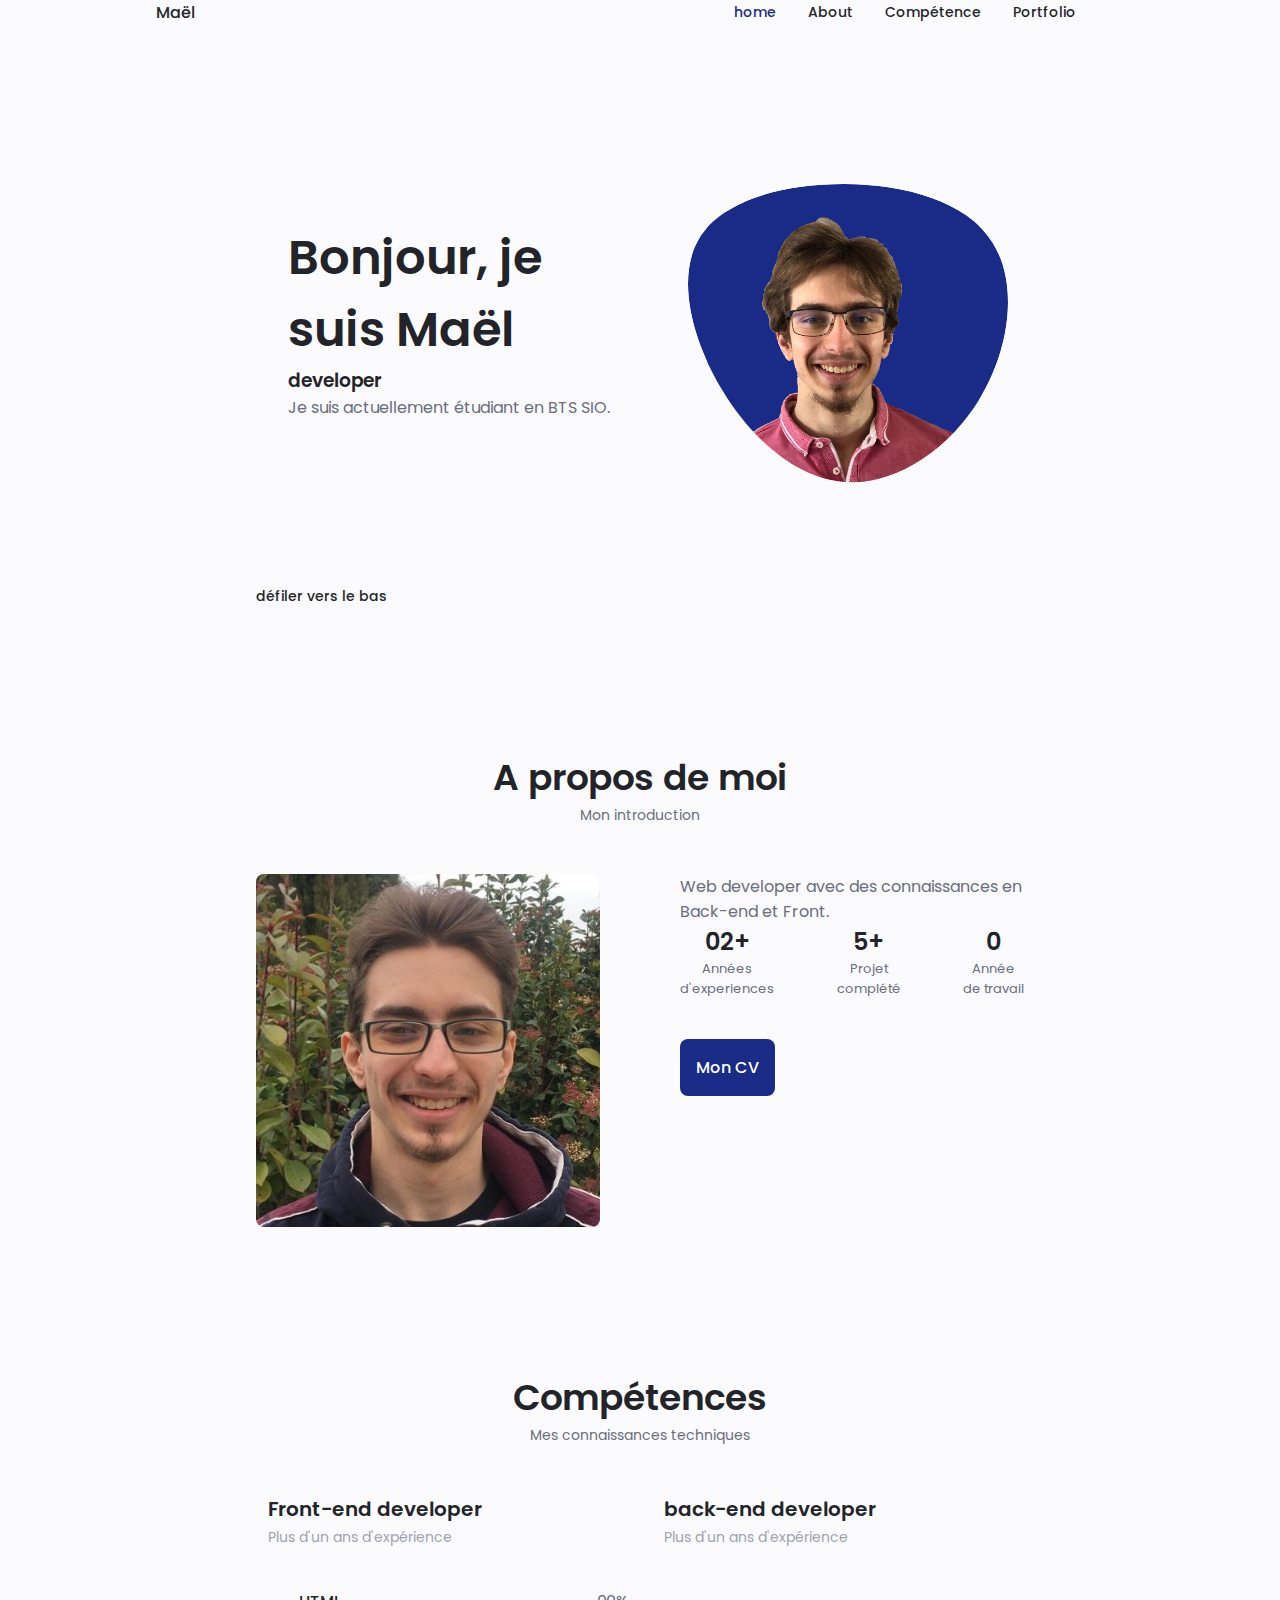
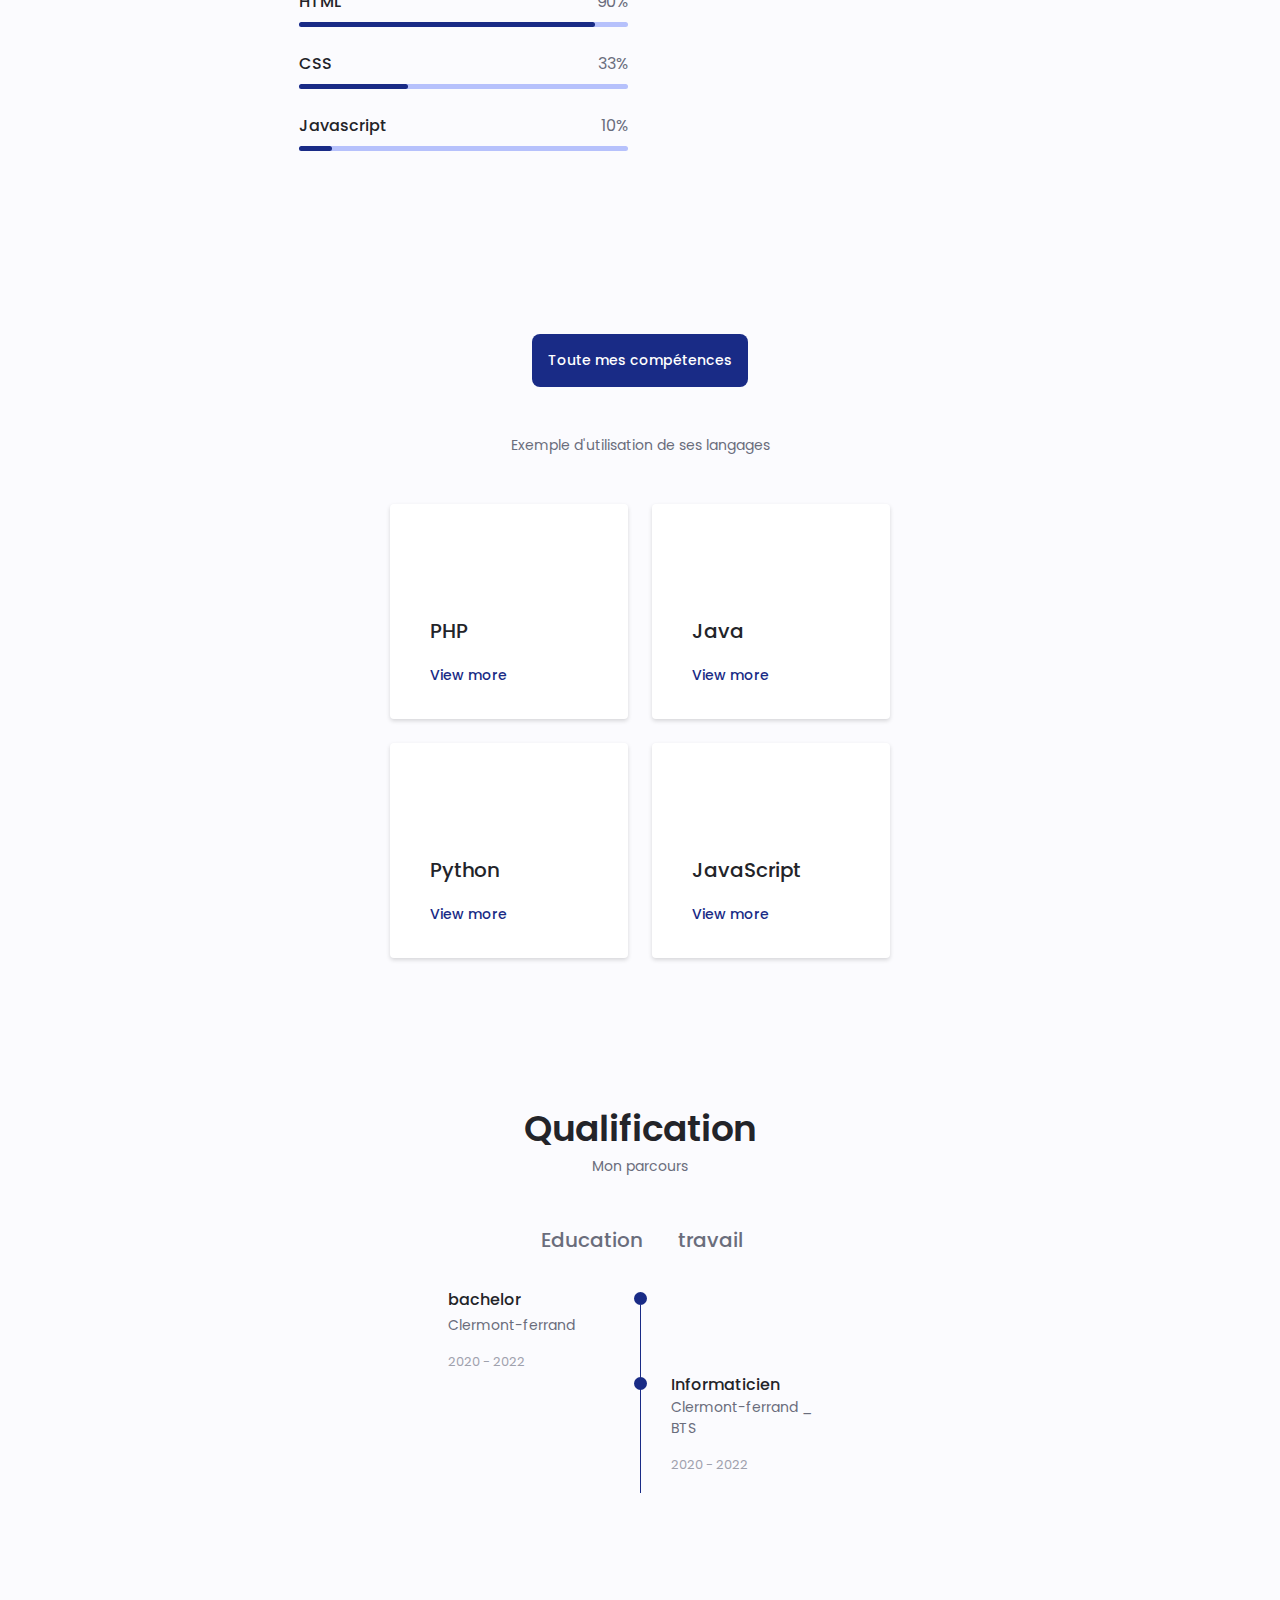
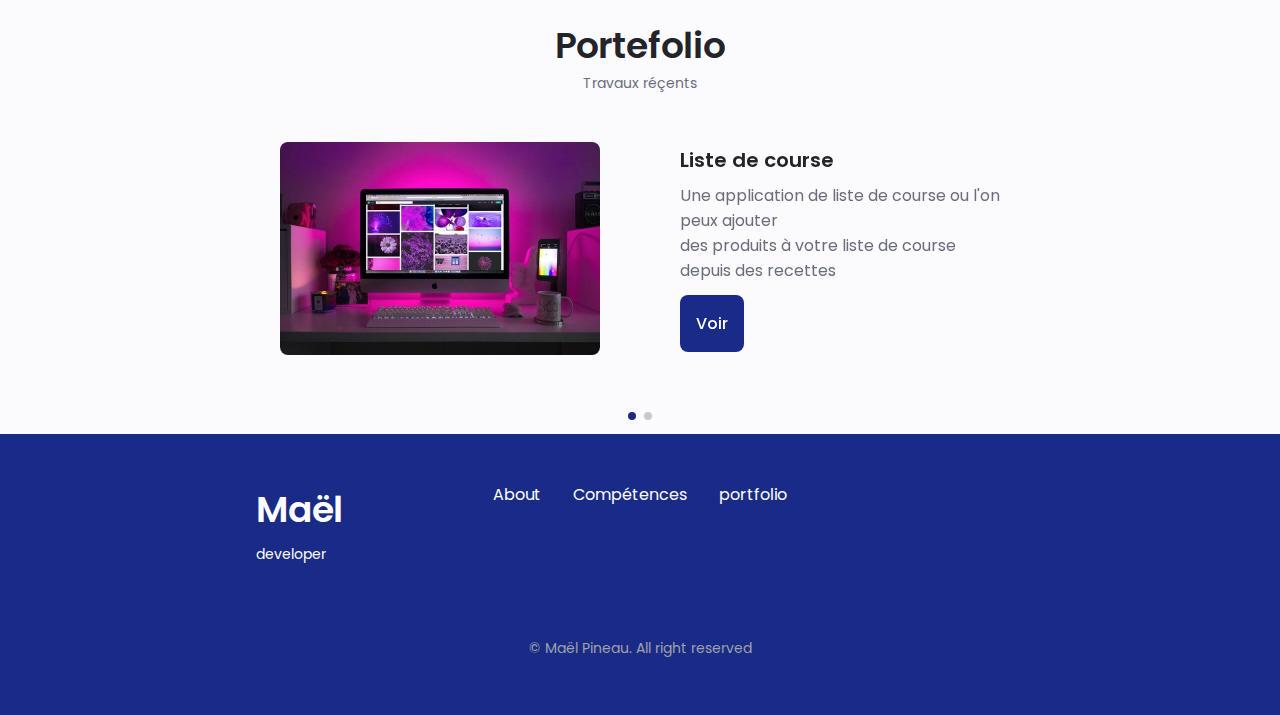
==== index.html @ 0179b381 "portefolio" ====
<!DOCTYPE html>
    <html lang="en">
    <head>
        <meta charset="UTF-8">
        <meta name="viewport" content="width=device-width, initial-scale=1.0">

        <!--==================== UNICONS ====================-->
        <link rel="stylesheet" href="https://unicons.iconscout.com/release/v4.0.0/css/line.css">
        
        <!--==================== SWIPER CSS ====================-->
        <link rel="stylesheet" href="assets/css/swiper-bundle.min.css">
        
        <!--==================== CSS ====================-->
        <link rel="stylesheet" href="assets/css/styles.css">

        <title>Maël Pineau Portfolio</title>
    </head>
    <body>
        <!--==================== HEADER ====================-->
        <header class="header" id="header">
            <nav class="nav container">
                <a href="#" class="nav__logo">Maël</a>

                <div class="nav__menu" id="nav-menu">
                    <ul class="nav__list grid">
                        <li class="nav__item">
                            <a href="#home" class="nav__link active-link">
                                <i class="uil uil-estate nav__icon"></i> home
                            </a>
                        </li>
                        <li class="nav__item">
                            <a href="#about" class="nav__link">
                                <i class="uil uil-user nav__icon"></i> About
                            </a>
                        </li>
                        <li class="nav__item">
                            <a href="#skills" class="nav__link">
                                <i class="uil uil-file-alt nav__icon"></i> Compétence
                            </a>
                        </li>
                        <li class="nav__item">
                            <a href="#portfolio" class="nav__link">
                                <i class="uil uil-scenery nav__icon"></i> Portfolio
                            </a>
                        </li>
                        <li class="nav__item">
                            <a href="#contact" class="nav__link nav__icon">
                                <i class="uil uil-message"></i> Contact me
                            </a>
                        </li>
                    </ul>
                    <i class="uil uil-times nav__close" id="nav-close"></i>
                </div>

                <div class="nav__btns">
                    <!-- dark mode-->
                    <i class="uil uil-moon change-theme" id="theme-button"></i>

                    <div class="nav__toggle" id="nav-toggle">
                        <i class="uil uil-apps"></i>
                    </div>
                </div>
            </nav>
        </header>

        <!--==================== MAIN ====================-->
        <main class="main">
            <!--==================== HOME ====================-->
            <section class="home section" id="home">
                <div class="home__container container grid">
                    <div class="home__content grid">
                        <div class="home__social">
                            <a href="https://www.linkedin.com/in/ma%C3%ABl-pineau-3a7303224/" target="_blank" class="home__social-icon">
                                <i class="uil uil-linkedin-alt"></i>
                            </a>

                            <a href="https://github.com/mael-pineau/" target="_blank" class="home__social-icon">
                                <i class="uil uil-github-alt"></i>
                            </a>
                        </div>

                        <div class="home__img">
                            <svg class="home__blob" viewBox="0 0 200 187" xmlns="http://www.w3.org/2000/svg" xmlns:xlink="http://www.w3.org/1999/xlink">
                                <mask id="mask0" mask-type="alpha">
                                    <path d="M190.312 36.4879C206.582 62.1187 201.309 102.826 182.328 134.186C163.346 165.547
                                            130.807 187.559 100.226 186.353C69.6454 185.297 41.0228 161.023 21.7403 129.362C2.45775
                                            97.8511 -7.48481 59.1033 6.67581 34.5279C20.9871 10.1032 59.7028 -0.149132 97.9666
                                            0.00163737C136.23 0.303176 174.193 10.857 190.312 36.4879Z"/>
                                </mask>
                                <g mask="url(#mask0)">
                                    <path d="M190.312 36.4879C206.582 62.1187 201.309 102.826 182.328 134.186C163.346
                                            165.547 130.807 187.559 100.226 186.353C69.6454 185.297 41.0228 161.023 21.7403
                                            129.362C2.45775 97.8511 -7.48481 59.1033 6.67581 34.5279C20.9871 10.1032 59.7028
                                            -0.149132 97.9666 0.00163737C136.23 0.303176 174.193 10.857 190.312 36.4879Z"/>
                                    <image class="home__blob-img" x="12" y="18" xlink:href="assets/img/perfil.png"/>
                                </g>
                            </svg>
                        </div>

                        <div class="home__data">
                            <h1 class="home__title">Bonjour, je suis Maël</h1>
                            <h3 class="home_subtitle">developer</h3>
                            <p class="home__description">Je suis actuellement étudiant en BTS SIO.</p>
                        </div>
                    </div>

                    <div class="home__scroll">
                        <a href="#about" class="home__scroll-button button--flex">
                            <i class="uil uil-mouse-alt home__scroll-mouse"></i>
                            <span class="home__scroll-name">défiler vers le bas</span>
                            <i class="uil uil-arrow-down home__scroll-arrow"></i>
                        </a>
                    </div>
                </div>
            </section>

            <!--==================== ABOUT ====================-->
            <section class="about section" id="about">
                <h2 class="section_title">A propos de moi</h2>
                <span class="section_subtitle">Mon introduction</span>

                <div class="about__container container grid">
                    <img src="assets/img/about.jpg" alt="" class="about__img">

                    <div class="about__data">
                        <p class="about_description">Web developer avec des connaissances en Back-end et Front.</p>
                        <div class="about__info">
                            <div>
                                <span class="about__info-title">02+</span>
                                <span class="about__info-name">Années <br> d'experiences</span>
                            </div>

                            <div>
                                <span class="about__info-title">5+</span>
                                <span class="about__info-name">Projet <br> complété</span>
                            </div>

                            <div>
                                <span class="about__info-title">0</span>
                                <span class="about__info-name">Année <br> de travail</span>
                            </div>
                        </div>

                        <div class="about__buttons">
                            <a href="https://www.linkedin.com/in/ma%C3%ABl-pineau-3a7303224/overlay/1635488186264/single-media-viewer/" class="button button--flex">
                               Mon CV
                            </a>
                        </div>
                    </div>
                </div>
            </section>

            <!--==================== SKILLS ====================-->
            <section class="skills section" id="skills">
                <h2 class="section_title">Compétences</h2>
                <span class="section_subtitle">Mes connaissances techniques</span>

                <div class="skills__container container grid">
                    <div>
                        <!--==================== SKILLS 1 ====================-->
                        <div class="skills__content skills__open">
                            <div class="skills__header">
                                <i class="uil uil-brackets-curly skills__icon"></i>

                                <div>
                                    <h1 class="skills__title">Front-end developer</h1>
                                    <span class="skills__subtitle">Plus d'un ans d'expérience</span>
                                </div>

                                <i class="uil uil-angle-down skills__arrow"></i>
                            </div>

                            <div class="skills__list grid">
                                <div class="skills__data">
                                    <div class="skills__titles">
                                        <h3 class="skills__name">HTML</h3>
                                        <span class="skills_number">90%</span>
                                    </div>
                                    <div class="skills__bar">
                                        <span class="skills__percentage skills__html"></span>
                                    </div>
                                </div>

                                <div class="skills__data">
                                    <div class="skills__titles">
                                        <h3 class="skills__name">CSS</h3>
                                        <span class="skills_number">33%</span>
                                    </div>
                                    <div class="skills__bar">
                                        <span class="skills__percentage skills__css"></span>
                                    </div>
                                </div>

                                <div class="skills__data">
                                    <div class="skills__titles">
                                        <h3 class="skills__name">Javascript</h3>
                                        <span class="skills_number">10%</span>
                                    </div>
                                    <div class="skills__bar">
                                        <span class="skills__percentage skills__js"></span>
                                    </div>
                                </div>
                            </div>
                        </div>
                    </div>
                    <div>
                        <!--==================== SKILLS 2 ====================-->
                        <div class="skills__content skills__close">
                            <div class="skills__header">
                                <i class="uil uil-server-network skills__icon"></i>

                                <div>
                                    <h1 class="skills__title">back-end developer</h1>
                                    <span class="skills__subtitle">Plus d'un ans d'expérience</span>
                                </div>

                                <i class="uil uil-angle-down skills__arrow"></i>
                            </div>

                            <div class="skills__list grid">
                                <div class="skills__data">
                                    <div class="skills__titles">
                                        <h3 class="skills__name">PHP</h3>
                                        <span class="skills_number">90%</span>
                                    </div>
                                    <div class="skills__bar">
                                        <span class="skills__percentage skills__php"></span>
                                    </div>
                                </div>

                                <div class="skills__data">
                                    <div class="skills__titles">
                                        <h3 class="skills__name">Sql</h3>
                                        <span class="skills_number">80%</span>
                                    </div>
                                    <div class="skills__bar">
                                        <span class="skills__percentage skills__sql"></span>
                                    </div>
                                </div>
                                <div class="skills__data">
                                    <div class="skills__titles">
                                        <h3 class="skills__name">Python</h3>
                                        <span class="skills_number">90%</span>
                                    </div>
                                    <div class="skills__bar">
                                        <span class="skills__percentage skills__python"></span>
                                    </div>
                                </div>
                                <div class="skills__data">
                                    <div class="skills__titles">
                                        <h3 class="skills__name">Java</h3>
                                        <span class="skills_number">90%</span>
                                    </div>
                                    <div class="skills__bar">
                                        <span class="skills__percentage skills__python"></span>
                                    </div>
                                </div>
                            </div>
                        </div>
                    </div>
                </div>
            </section>

            <!--==================== SERVICES ====================-->
            <section class="services section" id="services">
                <div class="section_subtitle"><a href="tableau.html" class="button button--flex">
                    Toute mes compétences
                </a></div>

                <span class="section_subtitle">Exemple d'utilisation de ses langages</span>

                <div class="services__container container grid">
                    <!--==================== SERVICES 1====================-->
                    <div class="services__content">
                        <div>
                            <i class="uil uil-web-grid services__icon"></i>
                            <h3 class="services__title">PHP</h3>
                        </div>

                        <span class="button button--flex button--small button--link services__button">
                            View more
                            <i class="uil uil-arrow-right button__icon"></i>
                        </span>

                        <div class="services__modal">
                            <div class="services__modal-content">
                                <h4 class="services__modal-title">PHP</h4>
                                <i class="uil uil-times services__modal-close"></i>

                                <ul class="services__modal-services grid">
                                    <li class="services__modal-services">
                                        <i class="uil uil-check-circle services__modal-icon"></i>
                                        <p>Forum</p>
                                    </li>
                                    <li class="services__modal-services">
                                        <i class="uil uil-check-circle services__modal-icon"></i>
                                        <p>Forum (avec Symphony)</p>
                                    </li>
                                    <li class="services__modal-services">
                                        <i class="uil uil-check-circle services__modal-icon"></i>
                                        <p>Site d'e-commerce</p>
                                    </li>
                                    <li class="services__modal-services">
                                        <i class="uil uil-check-circle services__modal-icon"></i>
                                        <p>Api de gestion d'une <pizzeria></pizzeria></p>
                                    </li>
                                </ul>
                            </div>
                        </div>
                    </div>

                    <!--==================== SERVICES 2====================-->
                    <div class="services__content">
                        <div>
                            <i class="uil uil-web-grid services__icon"></i>
                            <h3 class="services__title">Java</h3>
                        </div>

                        <span class="button button--flex button--small button--link services__button">
                            View more
                            <i class="uil uil-arrow-right button__icon"></i>
                        </span>

                        <div class="services__modal">
                            <div class="services__modal-content">
                                <h4 class="services__modal-title">Java</h4>
                                <i class="uil uil-times services__modal-close"></i>

                                <ul class="services__modal-services grid">
                                    <li class="services__modal-services">
                                        <i class="uil uil-check-circle services__modal-icon"></i>
                                        <p>Calculatrice</p>
                                    </li>
                                    <li class="services__modal-services">
                                        <i class="uil uil-check-circle services__modal-icon"></i>
                                        <p>Un Memory</p>
                                    </li>
                                    <li class="services__modal-services">
                                        <i class="uil uil-check-circle services__modal-icon"></i>
                                        <p>Une logiciel de gestion de pizzeria</p>
                                    </li>
                                </ul>
                            </div>
                        </div>
                    </div>

                    <!--==================== SERVICES 3====================-->
                    <div class="services__content">
                        <div>
                            <i class="uil uil-web-grid services__icon"></i>
                            <h3 class="services__title">Python</h3>
                        </div>

                        <span class="button button--flex button--small button--link services__button">
                            View more
                            <i class="uil uil-arrow-right button__icon"></i>
                        </span>

                        <div class="services__modal">
                            <div class="services__modal-content">
                                <h4 class="services__modal-title">Python</h4>
                                <i class="uil uil-times services__modal-close"></i>

                                <ul class="services__modal-services grid">
                                    <li class="services__modal-services">
                                        <i class="uil uil-check-circle services__modal-icon"></i>
                                        <p>Gestionnaire de mot de passe</p>
                                    </li>
                                    <li class="services__modal-services">
                                        <i class="uil uil-check-circle services__modal-icon"></i>
                                        <p>Websocket serveur</p>
                                    </li>
                                </ul>
                            </div>
                        </div>
                    </div>

                    <!--==================== SERVICES 4====================-->
                    <div class="services__content">
                        <div>
                            <i class="uil uil-web-grid services__icon"></i>
                            <h3 class="services__title">JavaScript</h3>
                        </div>

                        <span class="button button--flex button--small button--link services__button">
                            View more
                            <i class="uil uil-arrow-right button__icon"></i>
                        </span>

                        <div class="services__modal">
                            <div class="services__modal-content">
                                <h4 class="services__modal-title">JavaScript</h4>
                                <i class="uil uil-times services__modal-close"></i>

                                <ul class="services__modal-services grid">
                                    <li class="services__modal-services">
                                        <i class="uil uil-check-circle services__modal-icon"></i>
                                        <p>Gestionnaire de mot de passe <br> En extension Chrome</p>
                                    </li>
                                    <li class="services__modal-services">
                                        <i class="uil uil-check-circle services__modal-icon"></i>
                                        <p>Websocket client</p>
                                    </li>
                                </ul>
                            </div>
                        </div>
                    </div>

                </div>
            </section>

            <!--==================== QUALIFICATION ====================-->
            <section class="qualification section">
                <h2 class="section_title">Qualification</h2>
                <span class="section_subtitle">Mon parcours</span>

                <div class="qualification__container container">
                    <div class="qualification__tabs">
                        <div class="qualification__button button--flex qualification__active" data-target="#education">
                            <i class="uil uil-graduation-cap qualification__icon"></i>
                            Education
                        </div>

                        <div class="qualification__button button--flex" data-target="#work">
                            <i class="uil uil-graduation-cap qualification__icon"></i>
                            travail
                        </div>

                    </div>



                    <div class="qualification__sections">
                        <!--==================== QUALIFICATION CONTENT 1====================-->
                        <div class="qualification__content qualification__active" data-content id="education">
                            <!--==================== QUALIFICATION 1====================-->
                            <div class="qualification__data">
                                <div>
                                    <h3 class="qualification__title">bachelor</h3>
                                    <span class="qualification__subtitle">Clermont-ferrand</span>
                                    <div class="qualification__calendar">
                                        <i class="uil uil-calendar-alt"></i>
                                        2020 - 2022
                                    </div>
                                </div>

                                <div>
                                    <span class="qualification__rounder"></span>
                                    <span class="qualification__line"></span>
                                </div>
                            </div>

                            <!--==================== QUALIFICATION 2====================-->
                            <div class="qualification__data">
                                <div></div>

                                <div>
                                    <span class="qualification__rounder"></span>
                                    <span class="qualification__line"></span>
                                </div>

                                <div>
                                    <h3 class="qualification__title">Informaticien</h3>
                                    <span class="qualification__subtitle">Clermont-ferrand _ BTS</span>
                                    <div class="qualification__calendar">
                                        <i class="uil uil-calendar-alt"></i>
                                        2020 - 2022
                                    </div>
                                </div>


                            </div>

                        </div>

                        <!--==================== QUALIFICATION CONTENT 2====================-->
                        <div class="qualification__content" data-content id="work">
                            <!--==================== QUALIFICATION 1====================-->
                            <div class="qualification__data">
                                <div>
                                    <h3 class="qualification__title">Stage 1ère année BTS</h3>
                                    <span class="qualification__subtitle"><h4>Réalisation d'un site d'offre de voyage</h4><br> Pour la mise en relation de professionnel du voyage et des particuliers</span>
                                    <div class="about__buttons">
                                        <a href="assets\pdf\rapport_de_stage_1ere_annee.pdf" class="button button--flex">
                                            Rapport
                                        </a>
                                    </div>
                                    <div class="qualification__calendar">
                                        <!--<i class="uil uil-calendar-alt"></i>
                                        2020 - 2022-->
                                    </div>
                                </div>

                                <div>
                                    <span class="qualification__rounder"></span>
                                    <span class="qualification__line"></span>
                                </div>
                            </div>

                            <!--==================== QUALIFICATION 2====================-->
                            <div class="qualification__data">
                                <div></div>

                                <div>
                                    <span class="qualification__rounder"></span>
                                    <span class="qualification__line"></span>
                                </div>

                                <div>
                                    <h3 class="qualification__title">Stage 2ème année BTS</h3>
                                    <span class="qualification__subtitle"><h4>Réalisation d'une application web</h4><br> Pour la numérisation des feuilles de présences d'une entreprise de formations</span>
                                    <a href="assets\pdf\Maël_Pineau_BTS_SIO_rapport._CERFOS.pdf" class="button button--flex">
                                        Rapport
                                    </a>
                                    <div class="qualification__calendar">
                                        <!--<i class="uil uil-calendar-alt"></i>
                                        2020 - 2022-->
                                    </div>
                                </div>


                            </div>

                        </div>
                    </div>
                </div>
            </section>

            <!--==================== PORTFOLIO ====================-->
            <section class="portfolio section" id="portfolio">
                <h2 class="section_title">Portefolio</h2>
                <span class="section_subtitle">Travaux réçents</span>

                <div class="portfolio__container container swiper-container">
                    <div class="swiper-wrapper">
                        <!--==================== PORTFOLIO 1====================-->
                        <div class="portfolio__content grid swiper-slide">
                            <img src="assets/img/portfolio1.jpg" alt="" class="portfolio__img">

                            <div class="portfolio__data">
                                <h3 class="portfolio__title">Liste de course</h3>
                                <p class="portfolio__description">Une application de liste de course ou l'on peux ajouter <br>des produits à
                                    votre liste de course depuis des recettes</p>
                                <div class="about__buttons">
                                    <a href="ListeDeCourse.html" class="button button--flex">
                                        Voir
                                    </a>
                                </div>
                            </div>
                        </div>
						<!--==================== PORTFOLIO 2====================-->
                        <div class="portfolio__content grid swiper-slide">
                            <img src="assets/img/portfolio2.jpg" alt="" class="portfolio__img">

                            <div class="portfolio__data">
                                <h3 class="portfolio__title">Un Forum</h3>
                                <p class="portfolio__description">Un logiciel de discuter avec d'autres personnes</p>
                                <div class="about__buttons">
                                    <a href="Forum.html" class="button button--flex">
                                        Voir
                                    </a>
                                </div>
                            </div>
                        </div>

                    </div>

                    <div class="swiper-button-next">
                        <i class="uil uil-angle-right-b swiper-portfolio-icon"></i>
                    </div>
                    <div class="swiper-button-prev">
                        <i class="uil uil-angle-left-b swiper-portfolio-icon"></i>
                    </div>

                    <div class="swiper-pagination"></div>
                </div>
            </section>



        <!--==================== FOOTER ====================-->
        <footer class="footer">
            <div class="footer__bg">
                <div class="footer__container container grid">
                    <div>
                        <h1 class="footer__title">Maël</h1>
                        <span class="footer__subtitle">developer</span>
                    </div>

                    <ul class="footer__links">
						<li>
                            <a href="#about" class="footer__link">About</a>
                        </li>
                        <li>
                            <a href="#skills" class="footer__link">Compétences</a>
                        </li>
                        <li>
                            <a href="#portfolio" class="footer__link">portfolio</a>
                        </li>
                    </ul>

                    <div class="footer__socials">
                        <a href="https://www.linkedin.com/in/ma%C3%ABl-pineau-3a7303224/overlay/1635488186264/single-media-viewer/" target="_blank" class="footer__social">
                            <i class="uil uil-linkedin-alt"></i>
                        </a>

                        <a href="https://github.com/mael-pineau/" target="_blank" class="footer__social">
                            <i class="uil uil-github-alt"></i>
                        </a>
                    </div>
                </div>

                <p class="footer__copy">&#169; Maël Pineau. All right reserved</p>
            </div>
        </footer>
        
        <!--==================== SCROLL TOP ====================-->
        <a href="#" class="scrollup" id="scroll-up">
            <i class="uil uil-arrow-up scrollup__icon"></i>
        </a>

        <!--==================== SWIPER JS ====================-->
        <script src="assets/js/swiper-bundle.min.js"></script>

        <!--==================== MAIN JS ====================-->
        <script src="assets/js/main.js"></script>
        </main>
    </body>
</html>
---- assets/css/styles.css ----
/*==================== GOOGLE FONTS ====================*/
@import url('https://fonts.googleapis.com/css2?family=Poppins:wght@400;500;600&display=swap');

/*==================== VARIABLES CSS ====================*/
:root {
    --header-height: 3rem;

    /*========== Colors ==========*/
    /* Change favorite color */
    --hue-color: 230; /*Purple 250 - Green 142 - Blue 230 - Pink 340*/

    /* HSL color mode */
    --first-color: hsl(var(--hue-color),69%,31%);
    --first-color-second: hsl(var(--hue-color),69%,31%);
    --first-color-alt: hsl(var(--hue-color),57%,53%);
    --first-color-lighter: hsl(var(--hue-color),92%,85%);
    --title-color: hsl(var(--hue-color),8%,15%);
    --text-color: hsl(var(--hue-color),8%,45%);
    --text-color-light: hsl(var(--hue-color),8%,65%);
    --input-color: hsl(var(--hue-color),70%,96%);
    --body-color: hsl(var(--hue-color),60%,99%);
    --container-color: #FFFFFFFF;
    --scroll-bar-color: hsl(var(--hue-color),12%,99%);
    --scroll-thumb-color: hsl(var(--hue-color),12%,80%);

    /*========== Font and typography ==========*/
    --body-font: 'Poppins', sans-serif;

    /* .5rem = 8px, 1rem = 16px, 1.5rem = 24px ... */
    --big-font-size:2rem;
    --h1-font-size: 1.5rem;
    --h2-font-size: 1.25rem;
    --h3-font-size: 1.125rem;
    --normal-font-size: .938rem;
    --small-font-size: .813rem;
    --smaller-font-size: .75rem;

    /*========== Font weight ==========*/
    --font-medium: 500;
    --font-semi-bold: 600;

    /*========== Margenes Bottom ==========*/
    /* .25rem = 4px, .5rem = 8px, .75rem = 12px ... */
    --mb-0-25: .25rem;
    --mb-0-5: .5rem;
    --mb-0-75: .75rem;
    --mb-1: 1rem;
    --mb-1-5: 1.5rem;
    --mb-2: 2rem;
    --mb-2-5: 2.5rem;
    --mb-3: 3rem;

    /*========== z index ==========*/
    --z-tooltip: 10;
    --z-fixed: 100;
    --z-modal: 1000;
}

/* Font size for large devices */
@media screen and (min-width: 968px) {
    :root {
        --big-font-size: 3rem;
        --h1-font-size: 2.25rem;
        --h2-font-size: 1.5rem;
        --h3-font-size: 1.25rem;
        --normal-font-size: 1rem;
        --small-font-size: .875rem;
        --smaller-font-size: .813rem;
    }
}

/*========== Variables Dark theme ==========*/
body.dark-theme{
    /* HSL color mode */
    --first-color-second: hsl(var(--hue-color),30%,8%);
    --title-color: hsl(var(--hue-color),8%,95%);
    --text-color: hsl(var(--hue-color),8%,75%);
    --input-color: hsl(var(--hue-color),29%,16%);
    --body-color: hsl(var(--hue-color),28%,12%);
    --container-color: hsl(var(--hue-color), 29% 16%);
    --scroll-bar-color: hsl(var(--hue-color),12%,48%);
    --scroll-thumb-color: hsl(var(--hue-color),12%,36%);
}

/*========== Button Dark/Light ==========*/
.nav__btns{
    display: flex;
    align-items: center;
}

.change-theme{
    font-size: 1.25rem;
    color: var(--title-color);
    margin-right: var(--mb-1);
    cursor: pointer;
}

.change-theme:hover{
    color: var(--first-color);
}
/*==================== BASE ====================*/
*{
    box-sizing: border-box;
    padding: 0;
    margin: 0;
}

html{
    scroll-behavior: smooth;
}

body{
    margin: 0 0 var(--header-height) 0;
    font-family: var(--body-font);
    font-size: var(--normal-font-size);
    background-color: var(--body-color);
    color: var(--text-color);
}

h1,h2,h3,h4{
    color: var(--title-color);
    font-weight: var(--font-semi-bold);
}

ul{
    list-style: none;
}

a{
    text-decoration: none;
}

img{
    max-width: 100%;
    height: auto;
}

/*==================== REUSABLE CSS CLASSES ====================*/
.section{
    padding: 2rem 0 4rem;
    margin-bottom:15px;
}
.section_title{
    font-size: var(--h1-font-size);
}

.section_subtitle{
    display: block;
    font-size: var(--small-font-size);
    margin-bottom: var(--mb-3);
}

.section_title,
.section_subtitle{
    text-align: center;
}
/*==================== LAYOUT ====================*/
.container{
    max-width: 768px;
    margin-left: var(--mb-1-5);
    margin-right: var(--mb-1-5);
}

.grid{
    display: grid;
    gap:1.5rem;
}

.header{
    width: 100%;
    position: fixed;
    bottom: 0;
    left: 0;
    z-index: var(--z-fixed);
    background-color: var(--body-color);
}

/*==================== NAV ====================*/
.nav{
    max-width: 968px;
    height: var(--header-height);
    display: flex;
    justify-content: space-between;
    align-items: center;
}

.nav__logo,
.nav__toggle{
    color: var(--title-color);
    font-weight: var(--font-medium);
}

.nav__logo:hover{
    color: var(--first-color);
}

.nav__toggle{
    font-size: 1.1rem;
    cursor: pointer;
}

.nav__toggle:hover{
    color: var(--first-color);
}

@media  screen and (max-width:767px) {
    .nav__menu{
        position: fixed;
        bottom: -100%;
        left: 0;
        width: 100%;
        background-color: var(--body-color);
        padding: 2rem 1.5rem 4rem;
        box-shadow: 0 -1px 4px rgba(0,0,0,.15);
        border-radius: 1.5rem 1.5rem 0 0;
        transition: .3s;
    }
}

.nav__list{
    grid-template-columns: repeat(3,1fr);
    gap:2rem;
}

.nav__link{
    display: flex;
    flex-direction: column;
    align-items: center;
    font-size: var(--small-font-size);
    color: var(--title-color);
    font-weight: var(--font-medium);
}

.nav__link:hover{
    color: var(--first-color);
}

.nav__icon{
    font-size: 1.2rem;
}

.nav__close{
    position: absolute;
    right: 1.3rem;
    bottom: .5rem;
    font-size: 1.5rem;
    cursor: pointer;
    color: var(--first-color);
}

.nav__close:hover{
    color: var(--first-color-alt);
}

/* show menu */
.show-menu{
    bottom: 0;
}

/* Active link */
.active-link{
    color: var(--first-color);
}

/* Change background header */
.scroll-header{
    box-shadow: 0 -1px 4px rgba(0,0,0,.15);
}

/*==================== HOME ====================*/
.home__container{
    gap:1rem;
}

.home__content{
    grid-template-columns: .5fr 3fr;
    padding-top: 3.5rem;
    align-items: center;
}

.home__social{
    display: grid;
    grid-template-columns: max-content;
    row-gap: 1rem;
}

.home__social-icon{
    font-size: 1.25rem;
    color: var(--first-color);
}

.home__social-icon:hover{
    color: var(--first-color-alt);
}

.home__blob{
    width: 200px;
    fill: var(--first-color);
}

.home__blob-img{
    width: 170px;
}

.home__data{
    grid-column: 1/3;
}

.home__title{
    font-size: var(--big-font-size);
}

.home__subtitle{
    font-size: var(--h3-font-size);
    color: var(--text-color);
    font-weight: var(--font-medium);
    margin-bottom: var(--mb-0-75);
}

.home__description{
    margin-bottom: var(--mb-2);
}

.home__scroll{
    display: none;
}

.home__scroll-button{
    color: var(--first-color);
    transition: .3s;
}

.home__scroll-button:hover{
    transform: translateY(.25rem);
}

.home__scroll-mouse{
    font-size: 2rem;
}

.home__scroll-name{
    font-size: var(--small-font-size);
    color: var(--title-color);
    font-weight: var(--font-medium);
    margin-right: var(--mb-0-25);
}

.home__scroll-arrow{
    font-size: 1.25rem;
}
/*==================== BUTTONS ====================*/
.button{
    display: inline-block;
    background-color: var(--first-color);
    color: #fff;
    padding: 1rem;
    border-radius: .5rem;
    font-weight: var(--font-medium);
}

.button:hover{
    background-color: var(--first-color-alt);
}

.button__icon{
    font-size: 1.25rem;
    margin-left: var(--mb-0-5);
    transition: .3s;
}

.button--flex{
    display: inline-flex;
    align-items: center;
}

.button--small{
    padding: .75rem 1rem;
}

.button--link{
    padding: 0;
    background-color: transparent;
    color: var(--first-color);
}

.button--link:hover{
    background-color: transparent;
    color: var(--first-color-alt);
}

/*==================== ABOUT ====================*/
.about__img{
    width: 200px;
    border-radius: .5rem;
    justify-self: center;
    align-self: center;
}

.about__description{
    text-align: center;
    margin-bottom: var(--mb-2-5);
}

.about__info{
    display: flex;
    justify-content: space-evenly;
    margin-bottom: var(--mb-2-5);
}

.about__info-title{
    font-size: var(--h2-font-size);
    font-weight: var(--font-semi-bold);
    color: var(--title-color);
}

.about__info-name{
    font-size: var(--smaller-font-size);
}

.about__info-title,
.about__info-name{
    display: block;
    text-align: center;
}

.about__buttons{
    display: flex;
    justify-content: center;
}

/*==================== SKILLS ====================*/
.skills__container{
    row-gap: 0;
}

.skills__header{
    display: flex;
    align-items: center;
    margin-bottom: var(--mb-2-5);
    cursor: pointer;
}

.skills__icon,
.skills__arrow{
    font-size: 2rem;
    color: var(--first-color);
}

.skills__icon{
    margin-right: var(--mb-0-75);
}

.skills__title{
    font-size: var(--h3-font-size);
}

.skills__subtitle{
    font-size: var(--small-font-size);
    color: var(--text-color-light);
}

.skills__arrow{
    margin-left: auto;
    transition: .4s;
}

.skills__titles{
    display: flex;
    justify-content: space-between;
    margin-bottom: var(--mb-0-5);
}

.skills__list{
    row-gap: 1.5rem;
    padding-left: 2.7rem;
}

.skills__name{
    font-size: var(--normal-font-size);
    font-weight: var(--font-medium);
}

.skills__bar,
.skills__percentage{
    height: 5px;
    border-radius: .25rem;
}

.skills__bar{
    background-color: var(--first-color-lighter);
}

.skills__percentage{
    display: block;
    background-color: var(--first-color);
}

.skills__html{
    width: 90%;
}

.skills__css{
    width: 33%;
}

.skills__js{
    width: 10%;
}

.skills__react{
    width: 0%;
}

.skills__php{
    width: 90%;
}

.skills__sql{
    width: 80%;
}

.skills__node{
    width: 0%;
}

.skills__python{
    width: 90%;
}

.skills__close .skills__list{
    height: 0;
    overflow: hidden;
}

.skills__open .skills__list{
    height: max-content;
    margin-bottom: var(--mb-2-5);
}

.skills__open .skills__arrow{
    transform: rotate(-180deg);
}
/*==================== QUALIFICATION ====================*/
.qualification__tabs{
    display: flex;
    justify-content: space-evenly;
    margin-bottom: var(--mb-2);
}

.qualification__button{
    font-size: var(--h3-font-size);
    font-weight: var(--font-medium);
    cursor: pointer;
}

.qualification__button:hover{
    color: var(--first-color);
}

.qualification__icon{
    font-size: 1.8rem;
    margin-right: var(--mb-0-25);
}

.qualification__data{
    display: grid;
    grid-template-columns: 1fr max-content 1fr;
    column-gap: 1.5rem;
}

.qualification__title{
    font-size: var(--normal-font-size);
    font-weight: var(--font-medium);
}

.qualification__subtitle{
    display: inline-block;
    font-size: var(--small-font-size);
    margin-bottom: var(--mb-1);
}

.qualification__calendar{
    font-size: var(--smaller-font-size);
    color: var(--text-color-light);
}

.qualification__rounder{
    display: inline-block;
    width: 13px;
    height: 13px;
    background-color: var(--first-color);
    border-radius: 50%;
}

.qualification__line{
    display: block;
    width: 1px;
    height: 100%;
    background-color: var(--first-color);
    transform: translate(6px , -7px);
}

.qualification [data-content]{
    display: none;
}

.qualification__active[data-content]{
    display: block;
}

/*==================== SERVICES ====================*/
.services__container{
    gap: 1.5rem;
    grid-template-columns: repeat(2,1fr);
}

.services__content{
    position: relative;
    background-color: var(--container-color);
    padding: 3.5rem .5rem 1.25rem 1.5rem;
    border-radius: .25rem;
    box-shadow: 0 2px 4px rgba(0,0,0,.15);
    transition: .3s;
}

.services__content:hover{
    box-shadow: 0 4px 8px rgba(0,0,0,.15);
}

.services__icon{
    display: block;
    font-size: 1.5rem;
    color: var(--first-color);
    margin-bottom: var(--mb-1);
}
.services__title{
    font-size: var(--h3-font-size);
    margin-bottom: var(--mb-1);
    font-weight: var(--font-medium);
}

.services__button{
    cursor: pointer;
    font-size: var(--small-font-size);
}

.services__button:hover .button__icon{
    transform: translateX(.25rem);
}

.services__modal{
    position: fixed;
    top:0;
    left: 0;
    right: 0;
    bottom: 0;
    background-color: rgba(0,0,0,.5);
    display: flex;
    align-items: center;
    justify-content: center;
    padding: 0 1rem;
    z-index: var(--z-modal);
    opacity: 0;
    visibility: hidden;
    transition: .3s;
}

.services__modal-content{
    position: relative;
    background-color: var(--container-color);
    padding: 1.5rem;
    border-radius: .5rem;
}

.services__modal-services{
    row-gap: 1rem;
}

.services__modal-service{
    display: flex;
}

.services__modal-title{
    font-size: var(--h3-font-size);
    font-weight: var(--font-medium);
    margin-bottom: var(--mb-1-5);
}

.services__modal-close{
    position: absolute;
    top:1rem;
    right: 1rem;
    font-size: 1.5rem;
    color: var(--first-color);
    cursor: pointer;
}

.services__modal-icon{
    color: var(--first-color);
    margin-right: var(--mb-0-25);
}

/* Active Modal */
.active-modal{
    opacity: 1;
    visibility: visible;
}

/*==================== PORTFOLIO ====================*/
.portfolio__container{
    overflow: initial;
}

.portfolio__content{
    padding:0 1.5rem;
}

.portfolio__img{
    width: 265px;
    border-radius: .5rem;
    justify-self: center;
}

.portfolio__title{
    font-size: var(--h3-font-size);
    margin-bottom: var(--mb-0-5);
}

.portfolio__description{
    margin-bottom: var(--mb-0-75);
}

.portfolio__button:hover .button__icon{
    transform: translateX(.25rem);
}

.swiper-button-prev::after,
.swiper-button-next::after{
    content: '';
}

.swiper-portfolio-icon{
    font-size: 2rem;
    color: var(--first-color);
}

.swiper-button-prev{
    left:-.5rem;
}

.swiper-button-next{
    right: -.5rem;
}

.swiper-container-horizontal > .swiper-pagination-bullets{
    bottom:-2.5rem;
}

.swiper-pagination-bullet-active{
    background-color: var(--first-color);
}

.swiper-button-prev,
.swiper-button-next,
.swiper-pagination-bullet{
    outline: none;
}
/*==================== CONTACT ME ====================*/
.contact__container{
    row-gap: 3rem;
}

.contact__information{
    display: flex;
    margin-bottom: var(--mb-2) ;
}

.contact__icon{
    font-size: 2rem;
    color: var(--first-color);
    margin-right: var(--mb-0-75);
}

.contact__title{
    font-size:var(--h3-font-size);
    font-weight: var(--font-medium);
}

.contact__subtitle{
    font-size:var(--small-font-size);
    color: var(--text-color-light);
}

.contact__content{
    background-color: var(--input-color);
    border-radius: .5rem;
    padding: .75rem 1rem .25rem;
}

.contact__label{
    font-size: var(--small-font-size);
    color: var(--title-color);
}

.contact__input{
    width: 100%;
    background-color: var(--input-color);
    color: var(--text-color);
    font-family: var(--body-font);
    font-size: var(--normal-font-size);
    border: none;
    outline: none;
    padding: .25rem .5rem .5rem 0;
}
/*==================== FOOTER ====================*/
.footer{
    padding-top: 2rem;

}

.footer__bg{
    background-color: var(--first-color);
    padding: 2rem 0 3rem;
}

.footer__title{
    font-size: var(--h1-font-size);
    margin-bottom: var(--mb-0-25);
}

.footer__subtitle{
    font-size:var(--small-font-size);
}

.footer__links{
    display: flex;
    flex-direction: column;
    row-gap: 1.5rem;
}

.footer__link:hover{
    color: var(--first-color-lighter);
}

.footer__social{
    font-size: 1.25rem;
    margin-right: var(--mb-1-5);
}
.footer__social:hover{
    color: var(--first-color-lighter);
}

.footer__copy{
    font-size: var(--small-font-size);
    text-align: center;
    color: var(--text-color-light);
    margin-top: var(--mb-3);
}

.footer__title,
.footer__subtitle,
.footer__link,
.footer__social{
    color: #fff;
}
/*========== SCROLL UP ==========*/
.scrollup{
    position: fixed;
    right: 1rem;
    bottom: -20%;
    background-color: var(--first-color);
    opacity: .8;
    padding: 0 .3rem;
    border-radius: .4rem;
    z-index: var(--z-tooltip);
    transition: .4s;
}

.scrollup:hover{
    background-color: var(--first-color-alt);
}

.scrollup__icon{
    font-size: 1.5rem;
    color: #FFF;
}
/* Show scroll */
.show-scroll{
    bottom: 5rem;
}

/*========== SCROLL BAR ==========*/
::-webkit-scrollbar{
    width: .60rem;
    background-color: var(--scroll-bar-color);
    border-radius: .5rem;
}

::-webkit-scrollbar-thumb{
    background-color: var(--scroll-thumb-color);
    border-radius: .5rem;
}

::-webkit-scrollbar-thumb:hover{
    background-color: var(--text-color-light);
}
/*==================== MEDIA QUERIES ====================*/
/* For small devices */
@media screen and (max-width: 350px){
    .container{
        margin-left: var(--mb-1);
        margin-right: var(--mb-1);
    }

    .nav__menu{
        padding: 2rem .25rem 4rem;
    }
    .nav__list{
        column-gap: 0;
    }
    .home__content{
        grid-template-columns: .25fr 3fr;
    }
    .home__blob{
        width: 180px;
    }

    .skills__title{
        font-size: var(--normal-font-size);
    }
    .qualification__data{
        gap: .5rem;
    }

    .services__container{
        grid-template-columns: max-content;
        justify-content: center;
    }

    .services__content{
        padding-right: 3.5rem;
    }
    .services__modal{
        padding: 0 .5rem;
    }


}

/* For medium devices */
@media screen and (min-width: 568px){
    .home__content{
        grid-template-columns: max-content 1fr 1fr;
    }
    .home__data{
        grid-column: initial;
    }
    .home__img{
        order: 1;
        justify-self: center;
    }
    .about__container,
    .skills__container,
    .portfolio__content,
    .contact__container,
    .footer__container{
        grid-template-columns: repeat(2 , 1fr);
    }
    .qualification__sections{
        display: grid;
        grid-template-columns: .6fr;
        justify-content: center;
    }
}

@media screen and (min-width: 768px){
    .container{
        margin-left: auto;
        margin-right: auto;
    }
    body{
        margin: 0;
    }
    .section{
        padding: 6rem 0 2rem;
    }
    .section__subtitle{
        margin-bottom: 4rem;
    }

    .header{
        top: 0;
        bottom: initial;
    }

    .header,
    .main,
    .footer__container{
        padding: 0 1rem;
    }
    .nav{
        height: calc(var(--header-height)+ 1.5rem);
        column-gap: 1rem;
    }
    .nav__icon,
    .nav__close,
    .nav__toggle{
        display: none;
    }
    .nav__list{
        display: flex;
        column-gap: 2rem;
    }
    .nav__menu{
        margin-left: auto;
    }
    .change-theme{
        margin: 0;
    }
    .home__container{
        row-gap: 5.5rem;
    }
    .home__content{
        padding-top: 5.5rem;
        column-gap: 2rem;
    }
    .home__blob{
        width: 270px;
    }
    .home__scroll{
        display: block;
    }
    .home__scroll-button:hover{
        margin-left: 3rem;
    }
    .about__container{
        column-gap: 5rem;
    }
    .about__img{
        width: 350px;
    }
    .about__description{
        text-align: initial;
    }
    .about__info{
        justify-content: space-between;
    }
    .about__buttons{
        justify-content: initial;
    }
    .qualification__tabs{
        justify-content: center;
    }
    .qualification__button{
        margin: 0 var(--mb-1);
    }
    .qualification__sections{
        grid-template-columns: .5fr;
    }
    .services__container{
        grid-template-columns: repeat(2, 218px);
        justify-content: center;
    }
    .services__icon{
        font-size: 2rem;
    }
    .services__content{
        padding: 6rem 0 2rem 2.5rem;
    }
    .services__modal-content{
        width: 450px;
    }
    .portfolio__img{
        width: 320px;
    }
    .portfolio__content{
        align-items: center;
    }
    .footer__container{
        grid-template-columns: repeat(3,1fr);
    }
    .footer__bg{
        padding: 3rem 0 3.5rem;
    }
    .footer__links{
        flex-direction: row;
        column-gap: 2rem;
    }
    .footer__socials{
        justify-self: flex-end;
    }
    .footer__copy{
        margin-top: 4.5rem;
    }
}

/* For large devices */
@media screen and (min-width: 1024px) {
    .header,
    .main,
    .footer__container{
        padding: 0;
    }
    .home__blob{
        width: 320px;
    }
    .home__social{
        transform: translateX(-6rem);
    }
    .services__container{
        grid-template-columns: repeat(2,238px);
    }
    .portfolio__content{
        column-gap: 5rem;
    }
    .swiper-portfolio-icon{
        font-size: 3.5rem;
    }
    .swiper-button-prev{
        left:-3.5rem;
    }
    .swiper-button-next{
        right: -3.5rem;
    }
    .swiper-container-horizontal > .swiper-pagination-bullets{
        bottom: -4.5rem;
    }
    .contact__form{
        width: 460px;
    }
    .contact__inputs{
        grid-template-columns: repeat(2,1fr);
    }
}
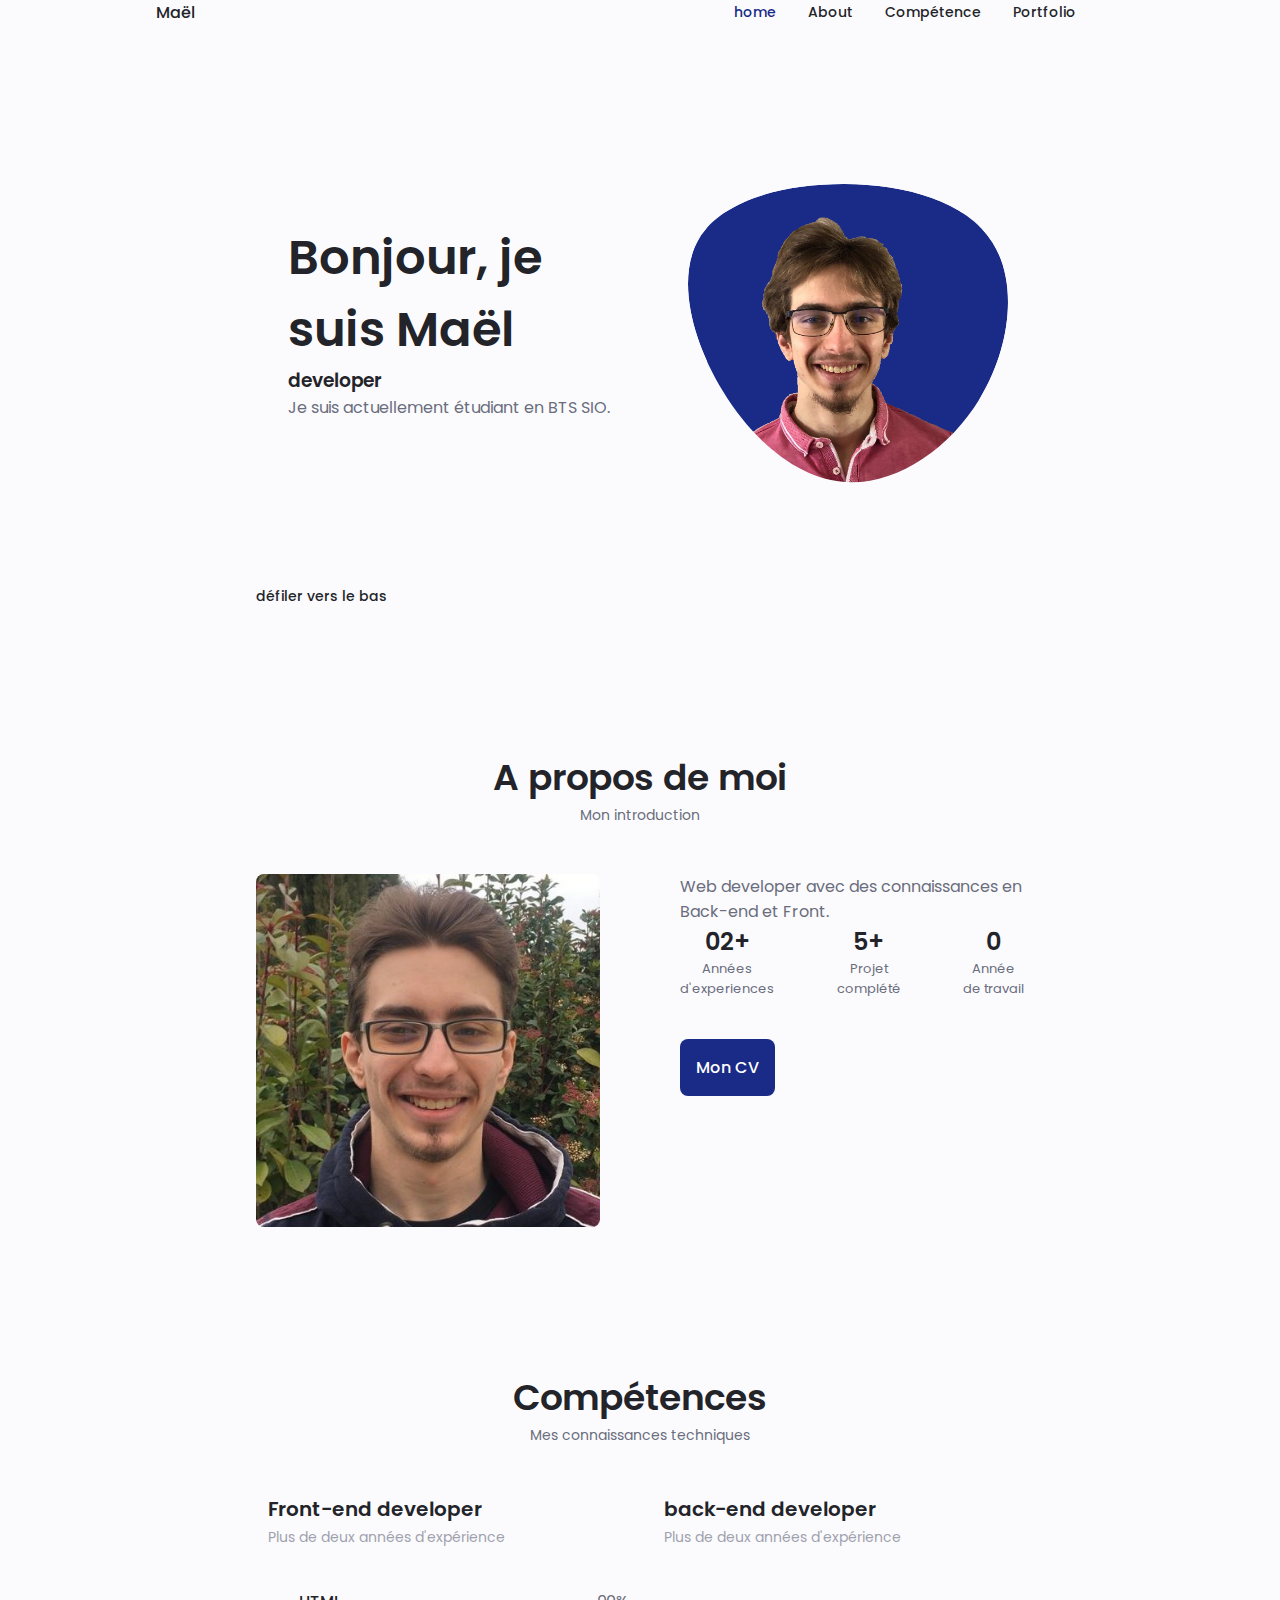
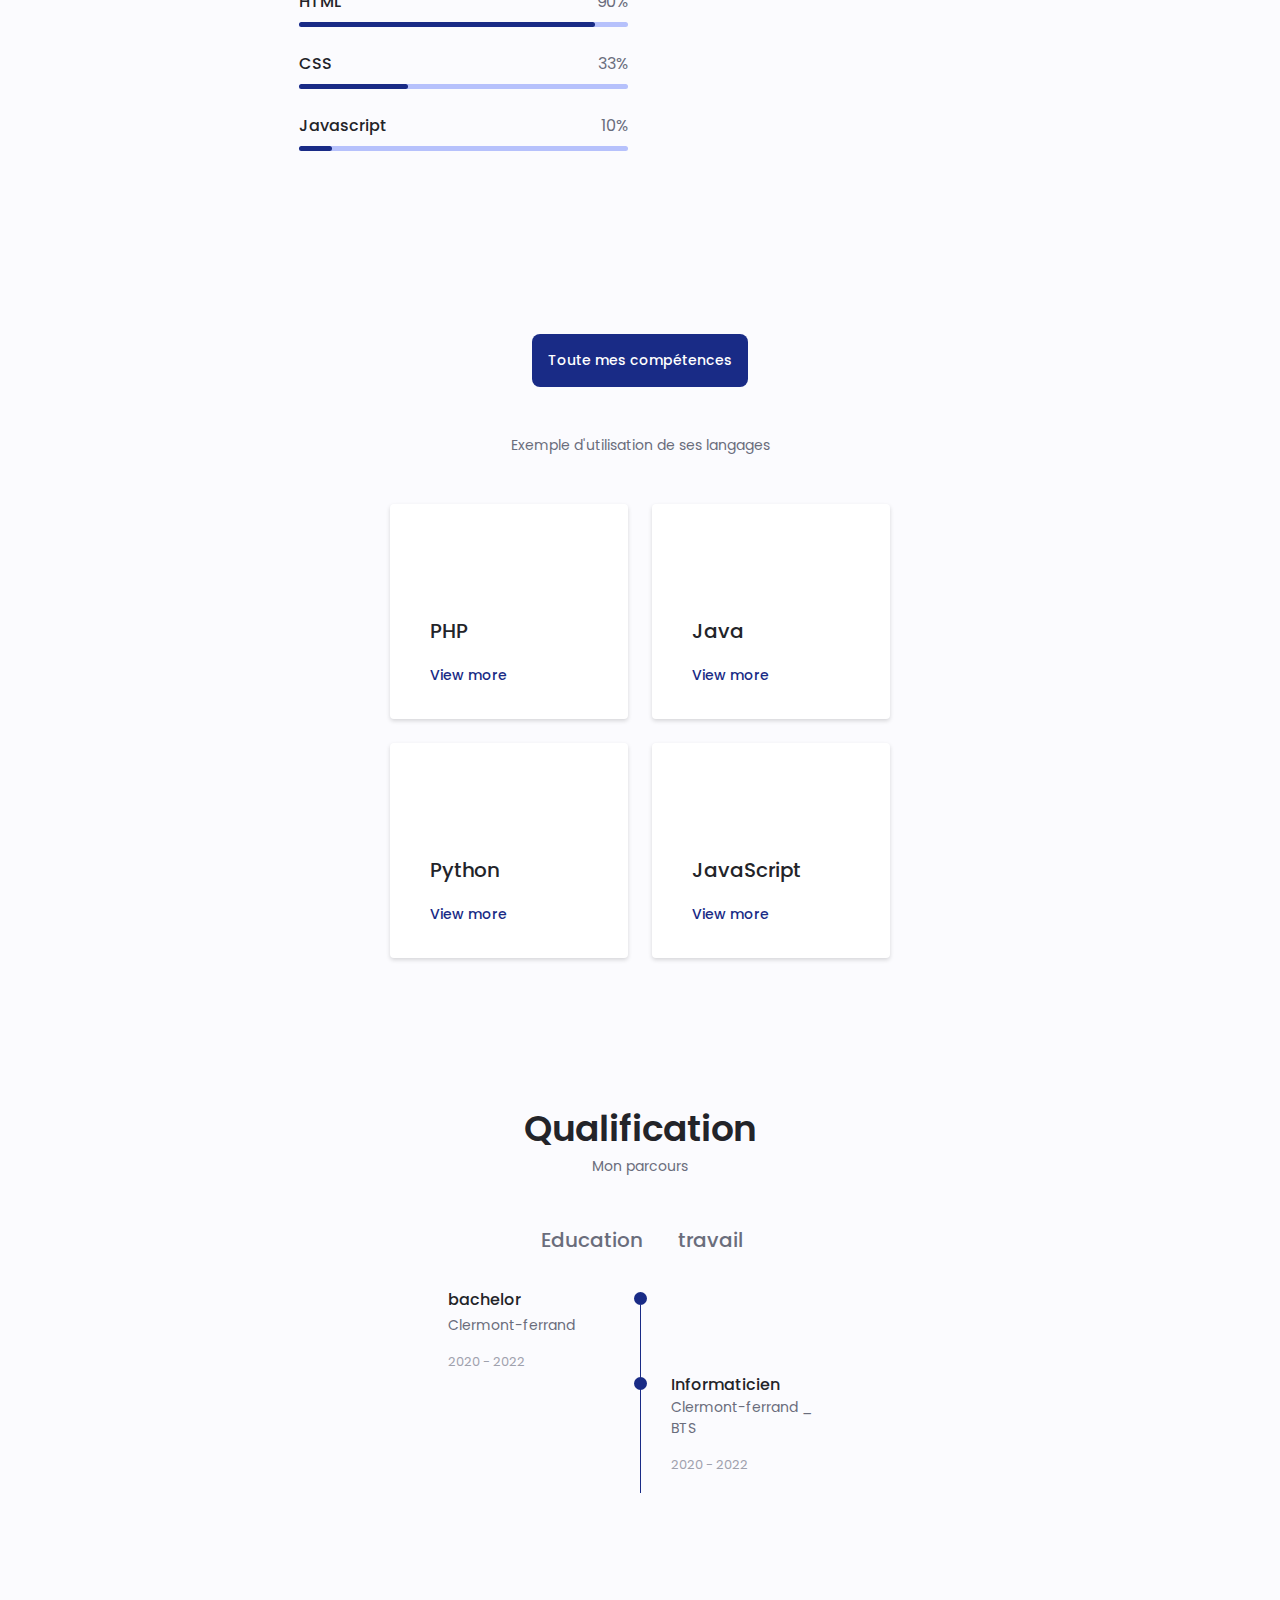
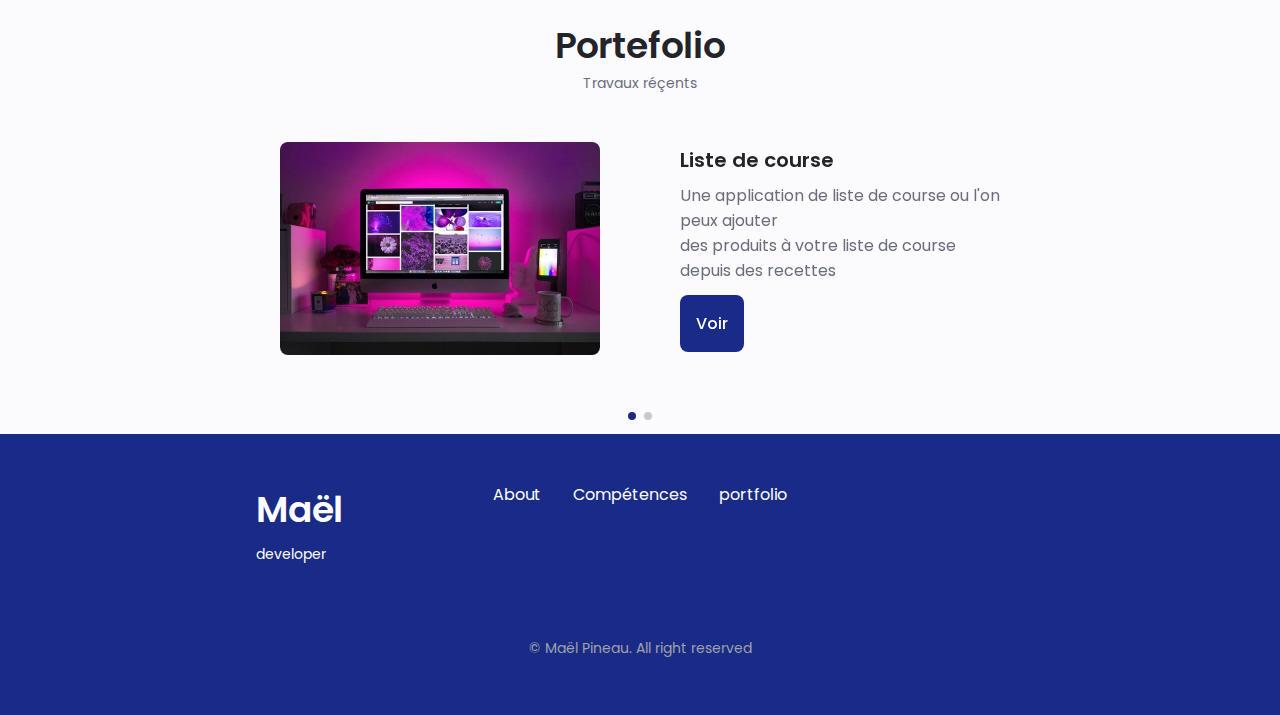
==== commit 11b5f0ad: "info update" ====
--- a/index.html
+++ b/index.html
@@ -164,7 +164,7 @@
 
                                 <div>
                                     <h1 class="skills__title">Front-end developer</h1>
-                                    <span class="skills__subtitle">Plus d'un ans d'expérience</span>
+                                    <span class="skills__subtitle">Plus de deux années d'expérience</span>
                                 </div>
 
                                 <i class="uil uil-angle-down skills__arrow"></i>
@@ -211,7 +211,7 @@
 
                                 <div>
                                     <h1 class="skills__title">back-end developer</h1>
-                                    <span class="skills__subtitle">Plus d'un ans d'expérience</span>
+                                    <span class="skills__subtitle">Plus de deux années d'expérience</span>
                                 </div>
 
                                 <i class="uil uil-angle-down skills__arrow"></i>
